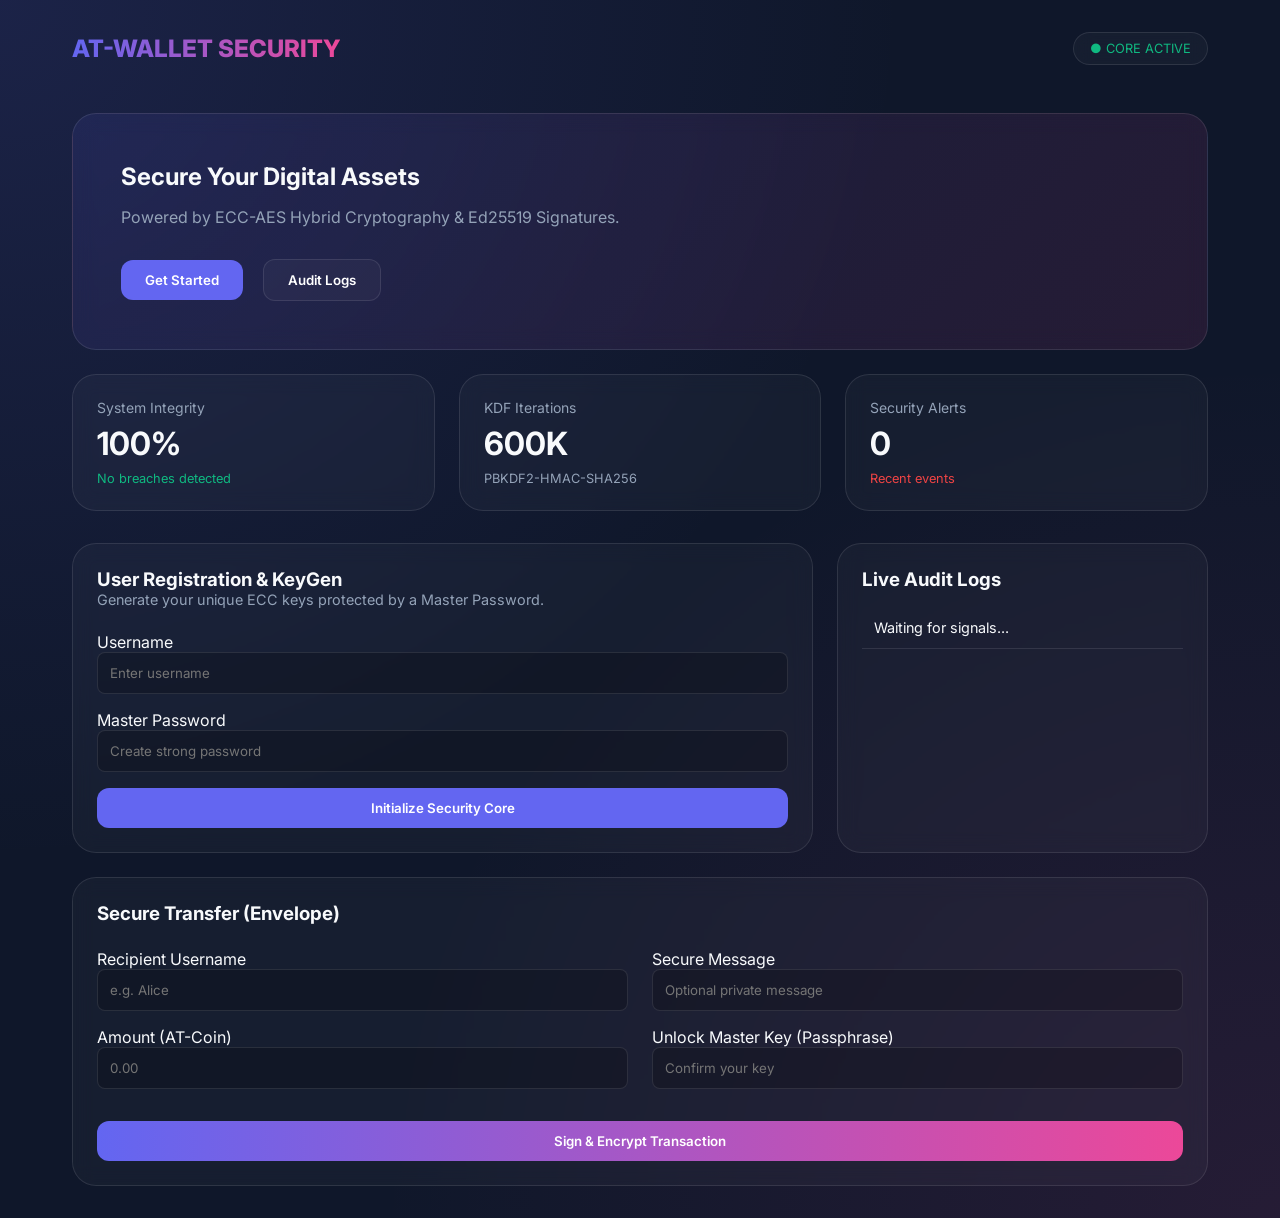
==== app/static/index.html @ b1694a5c "Add AT-Wallet Web App with FastAPI and SQLAlchemy (ERD compliant)" ====
<!DOCTYPE html>
<html lang="en">
<head>
    <meta charset="UTF-8">
    <meta name="viewport" content="width=device-width, initial-scale=1.0">
    <title>AT-Wallet | Secure Core Dashboard</title>
    <link rel="stylesheet" href="style.css">
    <link href="https://fonts.googleapis.com/css2?family=Inter:wght@400;600;700;800&display=swap" rel="stylesheet">
</head>
<body>
    <div class="container">
        <header>
            <div class="logo">AT-WALLET SECURITY</div>
            <div id="status-badge" class="card" style="padding: 0.5rem 1rem; font-size: 0.8rem; color: var(--accent);">
                ● CORE ACTIVE
            </div>
        </header>

        <section class="dashboard-grid">
            <div class="card hero-box">
                <h1>Secure Your Digital Assets</h1>
                <p style="color: var(--text-dim); margin-top: 1rem;">Powered by ECC-AES Hybrid Cryptography & Ed25519 Signatures.</p>
                <div style="margin-top: 2rem;">
                    <button onclick="scrollToSection('register')">Get Started</button>
                    <button class="secondary" style="margin-left: 1rem;" onclick="scrollToSection('logs')">Audit Logs</button>
                </div>
            </div>

            <div class="card">
                <div class="stat-label">System Integrity</div>
                <div class="stat-value">100%</div>
                <div style="color: var(--accent); font-size: 0.8rem;">No breaches detected</div>
            </div>
            <div class="card">
                <div class="stat-label">KDF Iterations</div>
                <div class="stat-value">600K</div>
                <div style="color: var(--text-dim); font-size: 0.8rem;">PBKDF2-HMAC-SHA256</div>
            </div>
            <div class="card">
                <div class="stat-label">Security Alerts</div>
                <div id="alert-count" class="stat-value">0</div>
                <div style="color: #ef4444; font-size: 0.8rem;">Recent events</div>
            </div>
        </section>

        <div class="main-content">
            <div class="card" id="register">
                <h3>User Registration & KeyGen</h3>
                <p style="color: var(--text-dim); margin-bottom: 1.5rem; font-size: 0.9rem;">Generate your unique ECC keys protected by a Master Password.</p>
                <div class="form-group">
                    <label>Username</label>
                    <input type="text" id="reg-username" placeholder="Enter username">
                </div>
                <div class="form-group">
                    <label>Master Password</label>
                    <input type="password" id="reg-password" placeholder="Create strong password">
                </div>
                <button onclick="registerUser()" style="width: 100%;">Initialize Security Core</button>
            </div>

            <div class="card" id="logs">
                <h3>Live Audit Logs</h3>
                <div id="log-container" style="max-height: 300px; overflow-y: auto; margin-top: 1rem;">
                    <div class="log-item">Waiting for signals...</div>
                </div>
            </div>

            <div class="card" style="grid-column: span 2;">
                <h3>Secure Transfer (Envelope)</h3>
                <div style="display: grid; grid-template-columns: 1fr 1fr; gap: 1.5rem; margin-top: 1.5rem;">
                    <div>
                        <div class="form-group">
                            <label>Recipient Username</label>
                            <input type="text" id="tx-receiver" placeholder="e.g. Alice">
                        </div>
                        <div class="form-group">
                            <label>Amount (AT-Coin)</label>
                            <input type="number" id="tx-amount" placeholder="0.00">
                        </div>
                    </div>
                    <div>
                        <div class="form-group">
                            <label>Secure Message</label>
                            <input type="text" id="tx-msg" placeholder="Optional private message">
                        </div>
                        <div class="form-group">
                            <label>Unlock Master Key (Passphrase)</label>
                            <input type="password" id="tx-pass" placeholder="Confirm your key">
                        </div>
                    </div>
                </div>
                <button onclick="sendTransfer()" style="width: 100%; margin-top: 1rem; background: linear-gradient(to right, var(--primary), var(--secondary));">Sign & Encrypt Transaction</button>
            </div>
        </div>
    </div>

    <script src="script.js"></script>
    <script>
        function scrollToSection(id) {
            document.getElementById(id).scrollIntoView({ behavior: 'smooth' });
        }
    </script>
</body>
</html>
---- app/static/style.css ----
:root {
    --primary: #6366f1;
    --secondary: #ec4899;
    --accent: #10b981;
    --background: #0f172a;
    --glass: rgba(255, 255, 255, 0.03);
    --glass-border: rgba(255, 255, 255, 0.1);
    --text: #f8fafc;
    --text-dim: #94a3b8;
}

* {
    margin: 0;
    padding: 0;
    box-sizing: border-box;
    font-family: 'Inter', sans-serif;
}

body {
    background: var(--background);
    background-image: 
        radial-gradient(at 0% 0%, rgba(99, 102, 241, 0.15) 0, transparent 50%),
        radial-gradient(at 100% 100%, rgba(236, 72, 153, 0.1) 0, transparent 50%);
    color: var(--text);
    min-height: 100vh;
    overflow-x: hidden;
}

.container {
    max-width: 1200px;
    margin: 0 auto;
    padding: 2rem;
}

header {
    display: flex;
    justify-content: space-between;
    align-items: center;
    margin-bottom: 3rem;
}

.logo {
    font-size: 1.5rem;
    font-weight: 800;
    background: linear-gradient(to right, var(--primary), var(--secondary));
    -webkit-background-clip: text;
    background-clip: text;
    -webkit-text-fill-color: transparent;
}

.dashboard-grid {
    display: grid;
    grid-template-columns: repeat(3, 1fr);
    gap: 1.5rem;
    margin-bottom: 2rem;
}

.card {
    background: var(--glass);
    backdrop-filter: blur(10px);
    border: 1px solid var(--glass-border);
    border-radius: 1.5rem;
    padding: 1.5rem;
    transition: transform 0.3s ease, background 0.3s ease;
}

.card:hover {
    transform: translateY(-5px);
    background: rgba(255, 255, 255, 0.05);
}

.stat-label {
    color: var(--text-dim);
    font-size: 0.875rem;
}

.stat-value {
    font-size: 2rem;
    font-weight: 700;
    margin: 0.5rem 0;
}

.main-content {
    display: grid;
    grid-template-columns: 2fr 1fr;
    gap: 1.5rem;
}

.hero-box {
    grid-column: span 3;
    padding: 3rem;
    background: linear-gradient(135deg, rgba(99, 102, 241, 0.1), rgba(236, 72, 153, 0.1));
}

button {
    background: var(--primary);
    color: white;
    border: none;
    padding: 0.75rem 1.5rem;
    border-radius: 0.75rem;
    font-weight: 600;
    cursor: pointer;
    transition: filter 0.2s;
}

button:hover {
    filter: brightness(1.2);
}

button.secondary {
    background: var(--glass);
    border: 1px solid var(--glass-border);
}

.form-group {
    margin-bottom: 1rem;
}

input {
    width: 100%;
    background: rgba(0, 0, 0, 0.2);
    border: 1px solid var(--glass-border);
    padding: 0.75rem;
    border-radius: 0.5rem;
    color: white;
}

.log-item {
    padding: 0.75rem;
    border-bottom: 1px solid var(--glass-border);
    font-size: 0.9rem;
}

.log-critical {
    border-left: 3px solid #ef4444;
}

.animate-pulse {
    animation: pulse 2s cubic-bezier(0.4, 0, 0.6, 1) infinite;
}

@keyframes pulse {
    0%, 100% { opacity: 1; }
    50% { opacity: .5; }
}
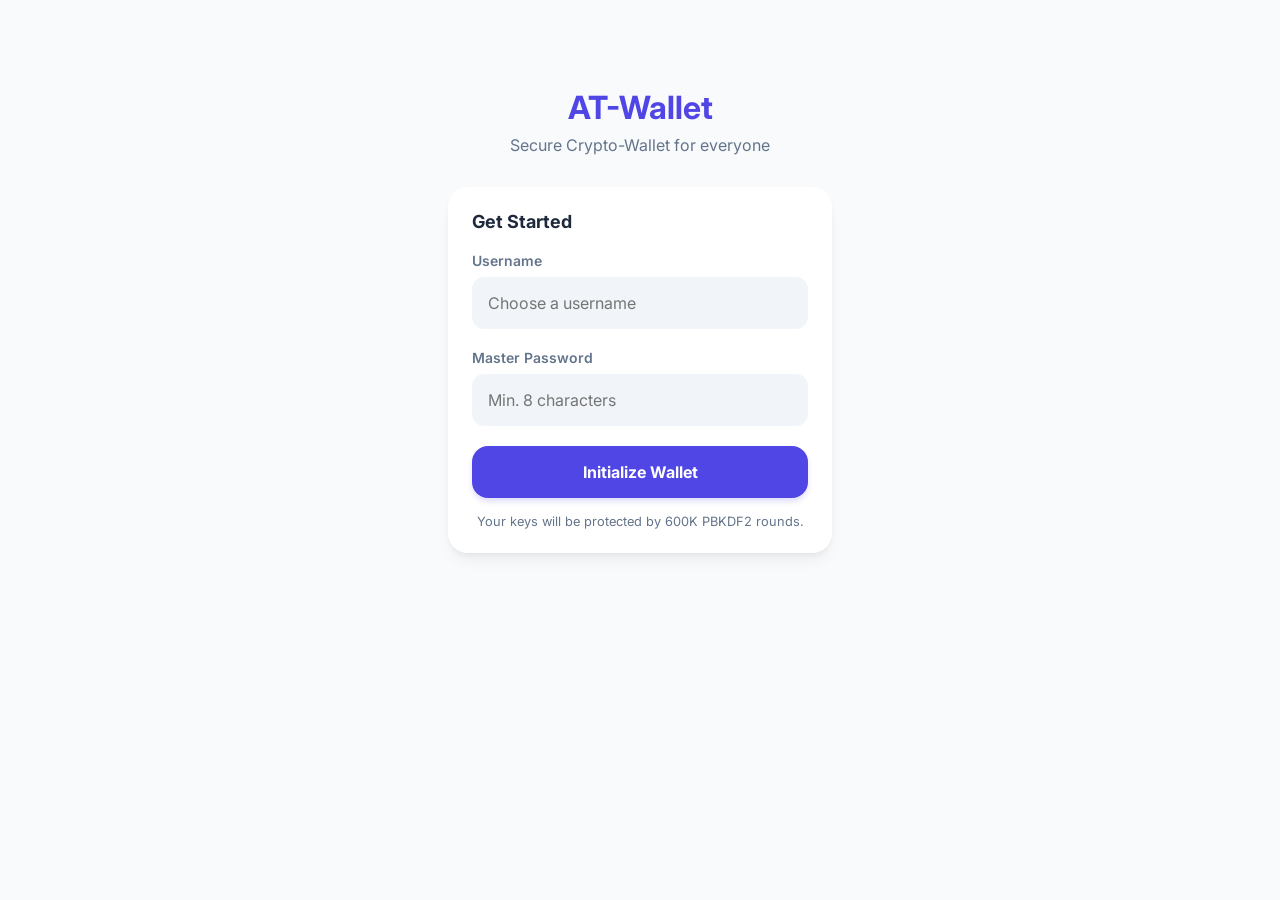
==== commit 7f9123aa: "Complete AT-Wallet with Security Testing Center, Attack Simulator, and Benchmarking" ====
--- a/app/static/index.html
+++ b/app/static/index.html
@@ -3,102 +3,198 @@
 <head>
     <meta charset="UTF-8">
     <meta name="viewport" content="width=device-width, initial-scale=1.0">
-    <title>AT-Wallet | Secure Core Dashboard</title>
+    <title>AT-Wallet | Secure Digital Pay</title>
     <link rel="stylesheet" href="style.css">
     <link href="https://fonts.googleapis.com/css2?family=Inter:wght@400;600;700;800&display=swap" rel="stylesheet">
 </head>
 <body>
-    <div class="container">
-        <header>
-            <div class="logo">AT-WALLET SECURITY</div>
-            <div id="status-badge" class="card" style="padding: 0.5rem 1rem; font-size: 0.8rem; color: var(--accent);">
-                ● CORE ACTIVE
-            </div>
-        </header>
-
-        <section class="dashboard-grid">
-            <div class="card hero-box">
-                <h1>Secure Your Digital Assets</h1>
-                <p style="color: var(--text-dim); margin-top: 1rem;">Powered by ECC-AES Hybrid Cryptography & Ed25519 Signatures.</p>
-                <div style="margin-top: 2rem;">
-                    <button onclick="scrollToSection('register')">Get Started</button>
-                    <button class="secondary" style="margin-left: 1rem;" onclick="scrollToSection('logs')">Audit Logs</button>
-                </div>
-            </div>
-
-            <div class="card">
-                <div class="stat-label">System Integrity</div>
-                <div class="stat-value">100%</div>
-                <div style="color: var(--accent); font-size: 0.8rem;">No breaches detected</div>
-            </div>
-            <div class="card">
-                <div class="stat-label">KDF Iterations</div>
-                <div class="stat-value">600K</div>
-                <div style="color: var(--text-dim); font-size: 0.8rem;">PBKDF2-HMAC-SHA256</div>
-            </div>
-            <div class="card">
-                <div class="stat-label">Security Alerts</div>
-                <div id="alert-count" class="stat-value">0</div>
-                <div style="color: #ef4444; font-size: 0.8rem;">Recent events</div>
-            </div>
-        </section>
-
-        <div class="main-content">
-            <div class="card" id="register">
-                <h3>User Registration & KeyGen</h3>
-                <p style="color: var(--text-dim); margin-bottom: 1.5rem; font-size: 0.9rem;">Generate your unique ECC keys protected by a Master Password.</p>
+    <div class="app-container">
+        <!-- AUTH SECTION (Show first) -->
+        <section id="view-auth" class="app-section active">
+            <div style="padding: 4rem 2rem 2rem; text-align: center;">
+                <h1 style="font-size: 2rem; margin-bottom: 0.5rem; color: var(--primary);">AT-Wallet</h1>
+                <p style="color: var(--text-muted);">Secure Crypto-Wallet for everyone</p>
+            </div>
+            <div class="card-white" style="margin: 0 1.5rem;">
+                <h3>Get Started</h3>
                 <div class="form-group">
                     <label>Username</label>
-                    <input type="text" id="reg-username" placeholder="Enter username">
+                    <input type="text" id="reg-username" placeholder="Choose a username">
                 </div>
                 <div class="form-group">
                     <label>Master Password</label>
-                    <input type="password" id="reg-password" placeholder="Create strong password">
-                </div>
-                <button onclick="registerUser()" style="width: 100%;">Initialize Security Core</button>
-            </div>
-
-            <div class="card" id="logs">
-                <h3>Live Audit Logs</h3>
-                <div id="log-container" style="max-height: 300px; overflow-y: auto; margin-top: 1rem;">
-                    <div class="log-item">Waiting for signals...</div>
-                </div>
-            </div>
-
-            <div class="card" style="grid-column: span 2;">
-                <h3>Secure Transfer (Envelope)</h3>
-                <div style="display: grid; grid-template-columns: 1fr 1fr; gap: 1.5rem; margin-top: 1.5rem;">
-                    <div>
-                        <div class="form-group">
-                            <label>Recipient Username</label>
-                            <input type="text" id="tx-receiver" placeholder="e.g. Alice">
+                    <input type="password" id="reg-password" placeholder="Min. 8 characters">
+                </div>
+                <button class="btn-primary" onclick="registerUser()">Initialize Wallet</button>
+                <p style="font-size: 0.8rem; color: var(--text-muted); text-align: center; margin-top: 1rem;">
+                    Your keys will be protected by 600K PBKDF2 rounds.
+                </p>
+            </div>
+        </section>
+
+        <!-- MAIN APP HEADER (Hidden until registered) -->
+        <header id="app-header" style="display: none;">
+            <div class="user-profile">
+                <div class="avatar" id="user-avatar">?</div>
+                <div>
+                    <div style="font-size: 0.75rem; color: var(--text-muted);">Welcome back,</div>
+                    <div style="font-weight: 700;" id="display-username">User</div>
+                </div>
+            </div>
+            <div id="security-shield" title="Security Active">🛡️</div>
+        </header>
+
+        <!-- VIEW: HOME (Wallet Card) -->
+        <section id="view-home" class="app-section">
+            <div class="wallet-card-container">
+                <div class="atm-card">
+                    <div class="card-label">CURRENT BALANCE</div>
+                    <div class="card-balance">฿ 5,240.00</div>
+                    <div class="card-number">**** **** **** 2026</div>
+                    <div style="margin-top: 1rem; font-size: 0.75rem; opacity: 0.8; display: flex; justify-content: space-between;">
+                        <span>EXP: 12/29</span>
+                        <span style="letter-spacing: 1px;">VISA SECURE</span>
+                    </div>
+                </div>
+            </div>
+
+            <div class="quick-actions">
+                <div class="action-btn" onclick="switchView('transfer')">
+                    <div class="action-icon">📤</div>
+                    <div class="action-label">Send</div>
+                </div>
+                <div class="action-btn">
+                    <div class="action-icon">📥</div>
+                    <div class="action-label">Request</div>
+                </div>
+                <div class="action-btn">
+                    <div class="action-icon">🔝</div>
+                    <div class="action-label">Top up</div>
+                </div>
+            </div>
+
+            <div style="padding: 0 1.5rem;">
+                <div style="display: flex; justify-content: space-between; align-items: center; margin-bottom: 1rem;">
+                    <h3 style="margin-bottom: 0;">Recent Transactions</h3>
+                    <span style="font-size: 0.8rem; color: var(--primary); font-weight: 600; cursor: pointer;" onclick="switchView('history')">See all</span>
+                </div>
+                <div id="recent-tx-list">
+                    <!-- Recent items injected here -->
+                    <div class="card-white" style="display: flex; align-items: center; gap: 1rem; padding: 1rem;">
+                        <div style="width: 40px; height: 40px; background: #f1f5f9; border-radius: 50%; display: flex; align-items: center; justify-content: center;">👤</div>
+                        <div style="flex: 1;">
+                            <div style="font-weight: 600; font-size: 0.9rem;">No transactions yet</div>
+                            <div style="font-size: 0.75rem; color: var(--text-muted);">Start by sending some ฿</div>
                         </div>
-                        <div class="form-group">
-                            <label>Amount (AT-Coin)</label>
-                            <input type="number" id="tx-amount" placeholder="0.00">
+                    </div>
+                </div>
+            </div>
+        </section>
+
+        <!-- VIEW: TRANSFER -->
+        <section id="view-transfer" class="app-section">
+            <div style="padding: 0 1rem;">
+                <div style="display: flex; align-items: center; gap: 1rem; margin-bottom: 2rem;">
+                    <button style="background: none; color: var(--text-main); font-size: 1.5rem; width: auto; padding: 0;" onclick="switchView('home')">←</button>
+                    <h2 style="font-size: 1.25rem;">Send Money</h2>
+                </div>
+                
+                <div class="card-white">
+                    <div class="form-group">
+                        <label>Recipient Username</label>
+                        <input type="text" id="tx-receiver" placeholder="Enter Bob, Alice...">
+                    </div>
+                    <div class="form-group">
+                        <label>Amount (฿)</label>
+                        <input type="number" id="tx-amount" placeholder="0.00">
+                    </div>
+                    <div class="form-group">
+                        <label>Transaction Message</label>
+                        <input type="text" id="tx-msg" placeholder="What's this for?">
+                    </div>
+                    <div class="form-group">
+                        <label>Unlock with Master Password</label>
+                        <input type="password" id="tx-pass" placeholder="Verify identity">
+                    </div>
+                    <button class="btn-primary" onclick="sendTransfer()">Sign & Send Securely</button>
+                </div>
+            </div>
+        </section>
+
+        <!-- VIEW: HISTORY / LOGS -->
+        <section id="view-history" class="app-section">
+            <div style="padding: 0 1rem;">
+                <h2 style="margin-bottom: 1.5rem;">Activity History</h2>
+                <div class="card-white log-card" id="log-container">
+                    <!-- Logs will be injected here -->
+                    <div class="log-entry">Searching for security events...</div>
+                </div>
+            </div>
+        </section>
+
+        <!-- VIEW: SECURITY DIAGNOSTICS -->
+        <section id="view-security" class="app-section">
+            <div style="padding: 0 1rem;">
+                <h2 style="margin-bottom: 1.5rem;">Security Diagnostics</h2>
+                
+                <!-- ATTACK SIMULATOR -->
+                <div class="card-white">
+                    <h3 style="margin-bottom: 1rem; color: var(--danger);">Adversarial Simulation</h3>
+                    <p style="font-size: 0.8rem; color: var(--text-muted); margin-bottom: 1.5rem;">
+                        Test system resilience by manually triggering attacks on existing transactions.
+                    </p>
+                    <div style="display: grid; grid-template-columns: 1fr 1fr; gap: 1rem;">
+                        <button class="btn-outline" onclick="simulateAttack('REPLAY')">🔄 Replay last TX</button>
+                        <button class="btn-outline" onclick="simulateAttack('TAMPER')">🛠️ Tamper Payload</button>
+                        <button class="btn-outline" onclick="simulateAttack('FORGERY')" style="grid-column: span 2;">✍️ Forge Digital Signature</button>
+                    </div>
+                </div>
+
+                <!-- PERFORMANCE BENCHMARK -->
+                <div class="card-white" style="margin-top: 1.5rem;">
+                    <h3>System Benchmarking</h3>
+                    <button class="btn-primary" onclick="runBenchmark()" id="btn-run-benchmark">Run Performance Profile</button>
+                    <div id="benchmark-results" style="margin-top: 1.5rem; display: none;">
+                        <div class="benchmark-pills">
+                            <div class="pill">
+                                <span>PBKDF2 (600K)</span>
+                                <strong id="bench-pbkdf2">...</strong>
+                            </div>
+                            <div class="pill">
+                                <span>X25519 ECDH</span>
+                                <strong id="bench-ecdh">...</strong>
+                            </div>
+                            <div class="pill">
+                                <span>AES-GCM (1MB)</span>
+                                <strong id="bench-aes">...</strong>
+                            </div>
                         </div>
                     </div>
-                    <div>
-                        <div class="form-group">
-                            <label>Secure Message</label>
-                            <input type="text" id="tx-msg" placeholder="Optional private message">
-                        </div>
-                        <div class="form-group">
-                            <label>Unlock Master Key (Passphrase)</label>
-                            <input type="password" id="tx-pass" placeholder="Confirm your key">
-                        </div>
-                    </div>
-                </div>
-                <button onclick="sendTransfer()" style="width: 100%; margin-top: 1rem; background: linear-gradient(to right, var(--primary), var(--secondary));">Sign & Encrypt Transaction</button>
-            </div>
-        </div>
+                </div>
+            </div>
+        </section>
+
+        <!-- BOTTOM NAV -->
+        <nav class="bottom-nav" id="main-nav" style="display: none;">
+            <div class="nav-item active" onclick="switchView('home', this)">
+                <div class="nav-icon">🏠</div>
+                <div class="nav-label">Home</div>
+            </div>
+            <div class="nav-item" onclick="switchView('transfer', this)">
+                <div class="nav-icon">💸</div>
+                <div class="nav-label">Send</div>
+            </div>
+            <div class="nav-item" onclick="switchView('history', this)">
+                <div class="nav-icon">📜</div>
+                <div class="nav-label">History</div>
+            </div>
+            <div class="nav-item" onclick="switchView('security', this)">
+                <div class="nav-icon">🛡️</div>
+                <div class="nav-label">Security</div>
+            </div>
+        </nav>
     </div>
 
     <script src="script.js"></script>
-    <script>
-        function scrollToSection(id) {
-            document.getElementById(id).scrollIntoView({ behavior: 'smooth' });
-        }
-    </script>
 </body>
 </html>
--- a/app/static/style.css
+++ b/app/static/style.css
@@ -1,12 +1,14 @@
 :root {
-    --primary: #6366f1;
-    --secondary: #ec4899;
-    --accent: #10b981;
-    --background: #0f172a;
-    --glass: rgba(255, 255, 255, 0.03);
-    --glass-border: rgba(255, 255, 255, 0.1);
-    --text: #f8fafc;
-    --text-dim: #94a3b8;
+    --primary: #4f46e5;
+    --primary-light: #e0e7ff;
+    --secondary: #a855f7;
+    --success: #10b981;
+    --danger: #ef4444;
+    --background: #f8fafc;
+    --card-bg: #ffffff;
+    --text-main: #1e293b;
+    --text-muted: #64748b;
+    --shadow: 0 10px 15px -3px rgba(0, 0, 0, 0.05), 0 4px 6px -2px rgba(0, 0, 0, 0.05);
 }
 
 * {
@@ -14,132 +16,309 @@
     padding: 0;
     box-sizing: border-box;
     font-family: 'Inter', sans-serif;
+    -webkit-tap-highlight-color: transparent;
 }
 
 body {
+    background-color: var(--background);
+    color: var(--text-main);
+    display: flex;
+    justify-content: center;
+    min-height: 100vh;
+}
+
+.app-container {
+    width: 100%;
+    max-width: 480px;
     background: var(--background);
-    background-image: 
-        radial-gradient(at 0% 0%, rgba(99, 102, 241, 0.15) 0, transparent 50%),
-        radial-gradient(at 100% 100%, rgba(236, 72, 153, 0.1) 0, transparent 50%);
-    color: var(--text);
     min-height: 100vh;
-    overflow-x: hidden;
-}
-
-.container {
-    max-width: 1200px;
-    margin: 0 auto;
+    padding-bottom: 80px;
+    /* Spacer for bottom nav */
+    position: relative;
+}
+
+header {
+    padding: 2rem 1.5rem 1rem;
+    display: flex;
+    justify-content: space-between;
+    align-items: center;
+}
+
+.user-profile {
+    display: flex;
+    align-items: center;
+    gap: 0.75rem;
+}
+
+.avatar {
+    width: 40px;
+    height: 40px;
+    background: var(--primary-light);
+    border-radius: 50%;
+    display: flex;
+    align-items: center;
+    justify-content: center;
+    font-weight: 700;
+    color: var(--primary);
+}
+
+/* Wallet Card Section */
+.wallet-card-container {
+    padding: 1rem 1.5rem;
+}
+
+.atm-card {
+    background: linear-gradient(135deg, #6366f1 0%, #a855f7 100%);
+    border-radius: 1.5rem;
     padding: 2rem;
-}
-
-header {
-    display: flex;
-    justify-content: space-between;
-    align-items: center;
-    margin-bottom: 3rem;
-}
-
-.logo {
+    color: white;
+    box-shadow: 0 20px 25px -5px rgba(99, 102, 241, 0.3);
+    position: relative;
+    overflow: hidden;
+}
+
+.atm-card::after {
+    content: '';
+    position: absolute;
+    top: -50%;
+    right: -20%;
+    width: 200px;
+    height: 200px;
+    background: rgba(255, 255, 255, 0.1);
+    border-radius: 50%;
+}
+
+.card-label {
+    font-size: 0.875rem;
+    opacity: 0.8;
+    margin-bottom: 0.5rem;
+}
+
+.card-balance {
+    font-size: 2.25rem;
+    font-weight: 800;
+    letter-spacing: -0.025em;
+}
+
+.card-number {
+    margin-top: 2rem;
+    font-family: 'Courier New', monospace;
+    letter-spacing: 2px;
+}
+
+/* Quick Actions */
+.quick-actions {
+    display: flex;
+    justify-content: space-around;
+    padding: 1.5rem;
+}
+
+.action-btn {
+    display: flex;
+    flex-direction: column;
+    align-items: center;
+    gap: 0.5rem;
+    cursor: pointer;
+}
+
+.action-icon {
+    width: 56px;
+    height: 56px;
+    background: white;
+    border-radius: 1rem;
+    display: flex;
+    align-items: center;
+    justify-content: center;
+    box-shadow: var(--shadow);
+    color: var(--primary);
     font-size: 1.5rem;
-    font-weight: 800;
-    background: linear-gradient(to right, var(--primary), var(--secondary));
-    -webkit-background-clip: text;
-    background-clip: text;
-    -webkit-text-fill-color: transparent;
-}
-
-.dashboard-grid {
-    display: grid;
-    grid-template-columns: repeat(3, 1fr);
-    gap: 1.5rem;
-    margin-bottom: 2rem;
-}
-
-.card {
-    background: var(--glass);
-    backdrop-filter: blur(10px);
-    border: 1px solid var(--glass-border);
-    border-radius: 1.5rem;
+    transition: transform 0.2s;
+}
+
+.action-btn:hover .action-icon {
+    transform: translateY(-3px);
+    background: var(--primary);
+    color: white;
+}
+
+.action-label {
+    font-size: 0.75rem;
+    font-weight: 600;
+    color: var(--text-muted);
+}
+
+/* Sections */
+.app-section {
     padding: 1.5rem;
-    transition: transform 0.3s ease, background 0.3s ease;
-}
-
-.card:hover {
-    transform: translateY(-5px);
-    background: rgba(255, 255, 255, 0.05);
-}
-
-.stat-label {
-    color: var(--text-dim);
+    display: none;
+    /* Hidden by default */
+}
+
+.app-section.active {
+    display: block;
+    animation: fadeIn 0.3s ease-in-out;
+}
+
+@keyframes fadeIn {
+    from {
+        opacity: 0;
+        transform: translateY(10px);
+    }
+
+    to {
+        opacity: 1;
+        transform: translateY(0);
+    }
+}
+
+.card-white {
+    background: white;
+    border-radius: 1.25rem;
+    padding: 1.5rem;
+    box-shadow: var(--shadow);
+    margin-bottom: 1rem;
+}
+
+h3 {
+    font-size: 1.125rem;
+    font-weight: 700;
+    margin-bottom: 1.25rem;
+}
+
+.form-group {
+    margin-bottom: 1.25rem;
+}
+
+label {
+    display: block;
     font-size: 0.875rem;
-}
-
-.stat-value {
-    font-size: 2rem;
-    font-weight: 700;
-    margin: 0.5rem 0;
-}
-
-.main-content {
-    display: grid;
-    grid-template-columns: 2fr 1fr;
-    gap: 1.5rem;
-}
-
-.hero-box {
-    grid-column: span 3;
-    padding: 3rem;
-    background: linear-gradient(135deg, rgba(99, 102, 241, 0.1), rgba(236, 72, 153, 0.1));
-}
-
-button {
+    font-weight: 600;
+    color: var(--text-muted);
+    margin-bottom: 0.5rem;
+}
+
+input {
+    width: 100%;
+    background: #f1f5f9;
+    border: 2px solid transparent;
+    padding: 0.875rem;
+    border-radius: 0.75rem;
+    font-size: 1rem;
+    transition: border-color 0.2s;
+}
+
+input:focus {
+    outline: none;
+    border-color: var(--primary);
+}
+
+button.btn-primary {
+    width: 100%;
     background: var(--primary);
     color: white;
     border: none;
-    padding: 0.75rem 1.5rem;
+    padding: 1rem;
+    border-radius: 1rem;
+    font-weight: 700;
+    font-size: 1rem;
+    cursor: pointer;
+    box-shadow: 0 4px 6px -1px rgba(79, 70, 229, 0.2);
+    transition: background 0.2s;
+}
+
+button.btn-primary:active {
+    background: var(--secondary);
+}
+
+.btn-outline {
+    width: 100%;
+    background: transparent;
+    border: 2px solid #e2e8f0;
+    color: var(--text-main);
+    padding: 0.875rem;
+    border-radius: 1rem;
+    font-weight: 600;
+    font-size: 0.9rem;
+    cursor: pointer;
+    transition: all 0.2s;
+}
+
+.btn-outline:hover {
+    border-color: var(--primary);
+    background: var(--primary-light);
+    color: var(--primary);
+}
+
+/* Benchmark Results */
+.benchmark-pills {
+    display: flex;
+    flex-direction: column;
+    gap: 0.75rem;
+}
+
+.pill {
+    display: flex;
+    justify-content: space-between;
+    align-items: center;
+    background: #f1f5f9;
+    padding: 0.75rem 1rem;
     border-radius: 0.75rem;
-    font-weight: 600;
+    font-size: 0.85rem;
+}
+
+.pill strong {
+    color: var(--primary);
+}
+
+/* Bottom Nav */
+.bottom-nav {
+    position: fixed;
+    bottom: 0;
+    width: 100%;
+    max-width: 480px;
+    background: white;
+    display: flex;
+    justify-content: space-around;
+    padding: 0.75rem 0 1.5rem;
+    border-top: 1px solid #e2e8f0;
+    box-shadow: 0 -10px 15px -3px rgba(0, 0, 0, 0.02);
+}
+
+.nav-item {
+    display: flex;
+    flex-direction: column;
+    align-items: center;
+    gap: 0.25rem;
+    color: var(--text-muted);
     cursor: pointer;
-    transition: filter 0.2s;
-}
-
-button:hover {
-    filter: brightness(1.2);
-}
-
-button.secondary {
-    background: var(--glass);
-    border: 1px solid var(--glass-border);
-}
-
-.form-group {
-    margin-bottom: 1rem;
-}
-
-input {
-    width: 100%;
-    background: rgba(0, 0, 0, 0.2);
-    border: 1px solid var(--glass-border);
-    padding: 0.75rem;
-    border-radius: 0.5rem;
-    color: white;
-}
-
-.log-item {
-    padding: 0.75rem;
-    border-bottom: 1px solid var(--glass-border);
-    font-size: 0.9rem;
+}
+
+.nav-item.active {
+    color: var(--primary);
+}
+
+.nav-icon {
+    font-size: 1.25rem;
+}
+
+.nav-label {
+    font-size: 0.7rem;
+    font-weight: 600;
+}
+
+/* Log Styles */
+.log-card {
+    font-family: 'monospace';
+    font-size: 0.8rem;
+    line-height: 1.4;
+}
+
+.log-entry {
+    padding: 0.5rem 0;
+    border-bottom: 1px solid #f1f5f9;
 }
 
 .log-critical {
-    border-left: 3px solid #ef4444;
-}
-
-.animate-pulse {
-    animation: pulse 2s cubic-bezier(0.4, 0, 0.6, 1) infinite;
-}
-
-@keyframes pulse {
-    0%, 100% { opacity: 1; }
-    50% { opacity: .5; }
-}
+    color: var(--danger);
+    font-weight: 600;
+}
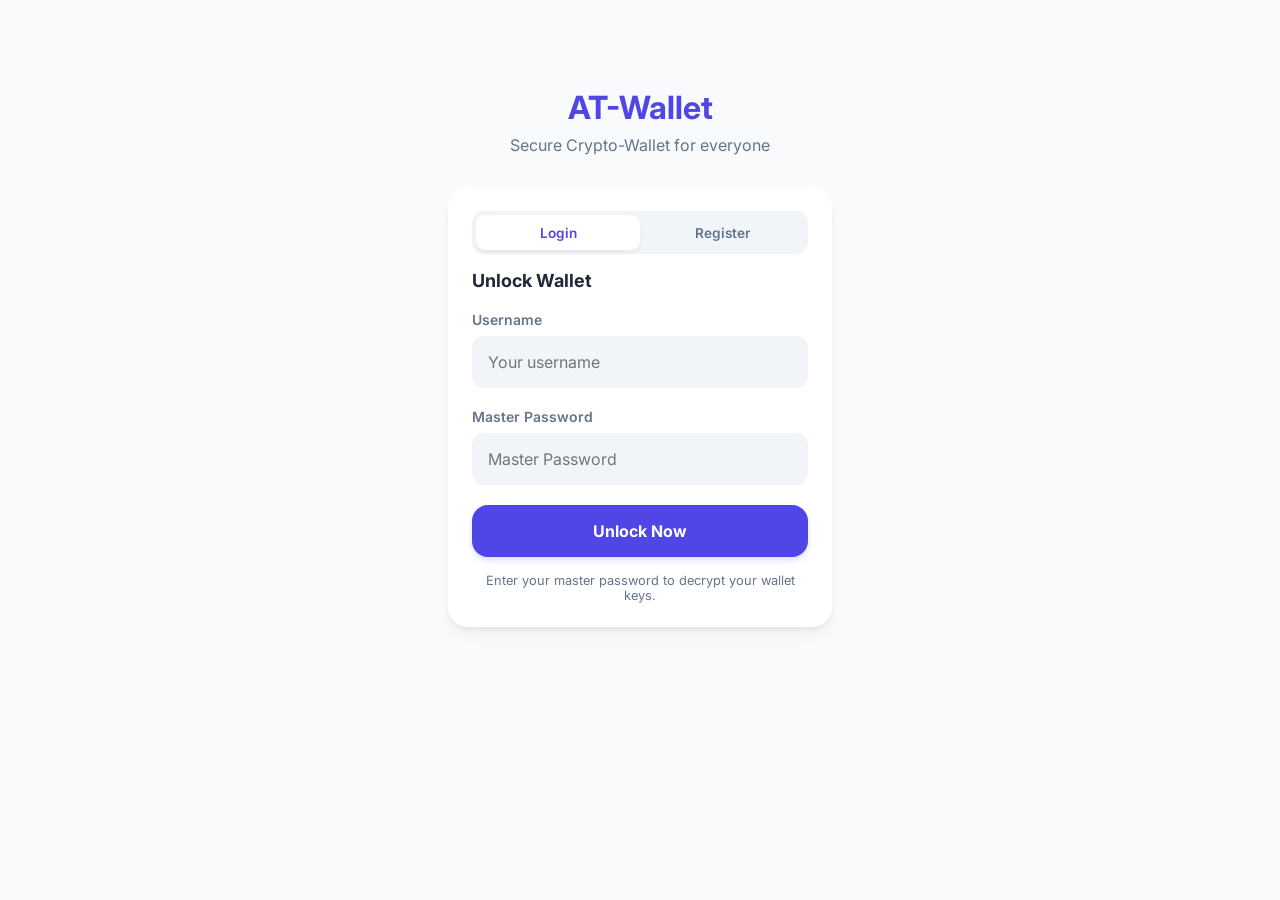
==== commit 6e0295cd: "Implement Advanced Security (Argon2, PFS, 2FA, JWT) and Native Desktop Launcher" ====
--- a/app/static/index.html
+++ b/app/static/index.html
@@ -1,5 +1,6 @@
 <!DOCTYPE html>
 <html lang="en">
+
 <head>
     <meta charset="UTF-8">
     <meta name="viewport" content="width=device-width, initial-scale=1.0">
@@ -7,6 +8,7 @@
     <link rel="stylesheet" href="style.css">
     <link href="https://fonts.googleapis.com/css2?family=Inter:wght@400;600;700;800&display=swap" rel="stylesheet">
 </head>
+
 <body>
     <div class="app-container">
         <!-- AUTH SECTION (Show first) -->
@@ -16,18 +18,24 @@
                 <p style="color: var(--text-muted);">Secure Crypto-Wallet for everyone</p>
             </div>
             <div class="card-white" style="margin: 0 1.5rem;">
-                <h3>Get Started</h3>
+                <div class="auth-tabs">
+                    <div class="auth-tab active" id="tab-login" onclick="toggleAuthMode('login')">Login</div>
+                    <div class="auth-tab" id="tab-register" onclick="toggleAuthMode('register')">Register</div>
+                </div>
+
+                <h3 id="auth-title" style="margin-top: 1rem;">Unlock Wallet</h3>
                 <div class="form-group">
                     <label>Username</label>
-                    <input type="text" id="reg-username" placeholder="Choose a username">
+                    <input type="text" id="auth-username" placeholder="Your username">
                 </div>
                 <div class="form-group">
                     <label>Master Password</label>
-                    <input type="password" id="reg-password" placeholder="Min. 8 characters">
-                </div>
-                <button class="btn-primary" onclick="registerUser()">Initialize Wallet</button>
-                <p style="font-size: 0.8rem; color: var(--text-muted); text-align: center; margin-top: 1rem;">
-                    Your keys will be protected by 600K PBKDF2 rounds.
+                    <input type="password" id="auth-password" placeholder="Master Password">
+                </div>
+                <button class="btn-primary" id="auth-btn" onclick="handleAuth()">Unlock Now</button>
+                <p id="auth-desc"
+                    style="font-size: 0.8rem; color: var(--text-muted); text-align: center; margin-top: 1rem;">
+                    Enter your master password to decrypt your wallet keys.
                 </p>
             </div>
         </section>
@@ -51,7 +59,8 @@
                     <div class="card-label">CURRENT BALANCE</div>
                     <div class="card-balance">฿ 5,240.00</div>
                     <div class="card-number">**** **** **** 2026</div>
-                    <div style="margin-top: 1rem; font-size: 0.75rem; opacity: 0.8; display: flex; justify-content: space-between;">
+                    <div
+                        style="margin-top: 1rem; font-size: 0.75rem; opacity: 0.8; display: flex; justify-content: space-between;">
                         <span>EXP: 12/29</span>
                         <span style="letter-spacing: 1px;">VISA SECURE</span>
                     </div>
@@ -76,12 +85,15 @@
             <div style="padding: 0 1.5rem;">
                 <div style="display: flex; justify-content: space-between; align-items: center; margin-bottom: 1rem;">
                     <h3 style="margin-bottom: 0;">Recent Transactions</h3>
-                    <span style="font-size: 0.8rem; color: var(--primary); font-weight: 600; cursor: pointer;" onclick="switchView('history')">See all</span>
+                    <span style="font-size: 0.8rem; color: var(--primary); font-weight: 600; cursor: pointer;"
+                        onclick="switchView('history')">See all</span>
                 </div>
                 <div id="recent-tx-list">
                     <!-- Recent items injected here -->
                     <div class="card-white" style="display: flex; align-items: center; gap: 1rem; padding: 1rem;">
-                        <div style="width: 40px; height: 40px; background: #f1f5f9; border-radius: 50%; display: flex; align-items: center; justify-content: center;">👤</div>
+                        <div
+                            style="width: 40px; height: 40px; background: #f1f5f9; border-radius: 50%; display: flex; align-items: center; justify-content: center;">
+                            👤</div>
                         <div style="flex: 1;">
                             <div style="font-weight: 600; font-size: 0.9rem;">No transactions yet</div>
                             <div style="font-size: 0.75rem; color: var(--text-muted);">Start by sending some ฿</div>
@@ -95,10 +107,12 @@
         <section id="view-transfer" class="app-section">
             <div style="padding: 0 1rem;">
                 <div style="display: flex; align-items: center; gap: 1rem; margin-bottom: 2rem;">
-                    <button style="background: none; color: var(--text-main); font-size: 1.5rem; width: auto; padding: 0;" onclick="switchView('home')">←</button>
+                    <button
+                        style="background: none; color: var(--text-main); font-size: 1.5rem; width: auto; padding: 0;"
+                        onclick="switchView('home')">←</button>
                     <h2 style="font-size: 1.25rem;">Send Money</h2>
                 </div>
-                
+
                 <div class="card-white">
                     <div class="form-group">
                         <label>Recipient Username</label>
@@ -136,7 +150,7 @@
         <section id="view-security" class="app-section">
             <div style="padding: 0 1rem;">
                 <h2 style="margin-bottom: 1.5rem;">Security Diagnostics</h2>
-                
+
                 <!-- ATTACK SIMULATOR -->
                 <div class="card-white">
                     <h3 style="margin-bottom: 1rem; color: var(--danger);">Adversarial Simulation</h3>
@@ -146,14 +160,16 @@
                     <div style="display: grid; grid-template-columns: 1fr 1fr; gap: 1rem;">
                         <button class="btn-outline" onclick="simulateAttack('REPLAY')">🔄 Replay last TX</button>
                         <button class="btn-outline" onclick="simulateAttack('TAMPER')">🛠️ Tamper Payload</button>
-                        <button class="btn-outline" onclick="simulateAttack('FORGERY')" style="grid-column: span 2;">✍️ Forge Digital Signature</button>
+                        <button class="btn-outline" onclick="simulateAttack('FORGERY')" style="grid-column: span 2;">✍️
+                            Forge Digital Signature</button>
                     </div>
                 </div>
 
                 <!-- PERFORMANCE BENCHMARK -->
                 <div class="card-white" style="margin-top: 1.5rem;">
                     <h3>System Benchmarking</h3>
-                    <button class="btn-primary" onclick="runBenchmark()" id="btn-run-benchmark">Run Performance Profile</button>
+                    <button class="btn-primary" onclick="runBenchmark()" id="btn-run-benchmark">Run Performance
+                        Profile</button>
                     <div id="benchmark-results" style="margin-top: 1.5rem; display: none;">
                         <div class="benchmark-pills">
                             <div class="pill">
@@ -197,4 +213,5 @@
 
     <script src="script.js"></script>
 </body>
-</html>
+
+</html>
--- a/app/static/style.css
+++ b/app/static/style.css
@@ -179,6 +179,33 @@
     margin-bottom: 1rem;
 }
 
+/* Auth Tabs Styles */
+.auth-tabs {
+    display: flex;
+    background: #f1f5f9;
+    padding: 0.25rem;
+    border-radius: 0.75rem;
+    margin-bottom: 0.5rem;
+}
+
+.auth-tab {
+    flex: 1;
+    text-align: center;
+    padding: 0.6rem;
+    font-size: 0.85rem;
+    font-weight: 600;
+    cursor: pointer;
+    border-radius: 0.6rem;
+    color: var(--text-muted);
+    transition: all 0.2s;
+}
+
+.auth-tab.active {
+    background: white;
+    color: var(--primary);
+    box-shadow: 0 4px 6px -1px rgba(0, 0, 0, 0.05);
+}
+
 h3 {
     font-size: 1.125rem;
     font-weight: 700;
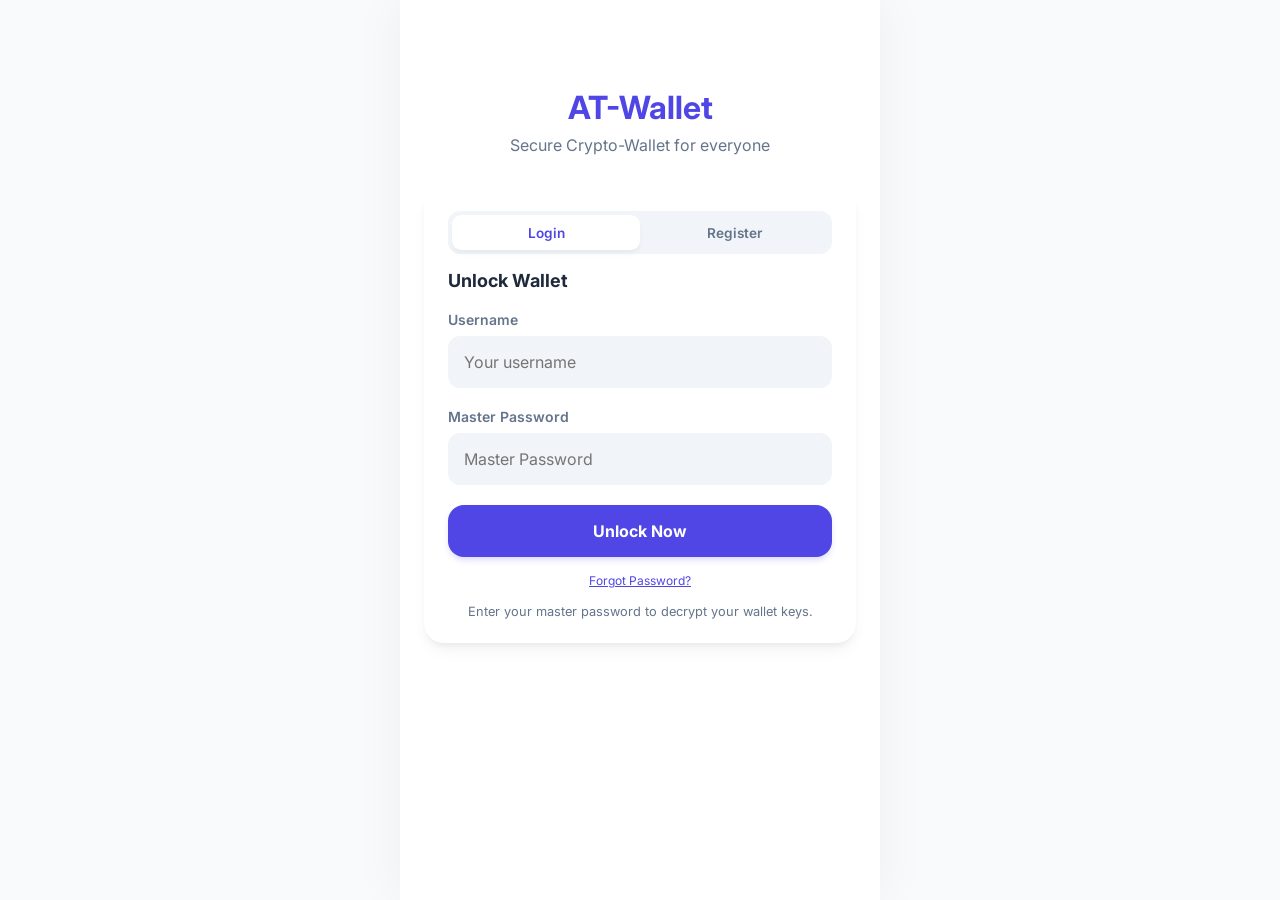
==== commit 52d9b7bb: "🚀 Finalize AT-Wallet security implementation and add comprehensive test suite" ====
--- a/app/static/index.html
+++ b/app/static/index.html
@@ -5,7 +5,7 @@
     <meta charset="UTF-8">
     <meta name="viewport" content="width=device-width, initial-scale=1.0">
     <title>AT-Wallet | Secure Digital Pay</title>
-    <link rel="stylesheet" href="style.css">
+    <link rel="stylesheet" href="style.css?v=2.1">
     <link href="https://fonts.googleapis.com/css2?family=Inter:wght@400;600;700;800&display=swap" rel="stylesheet">
 </head>
 
@@ -32,11 +32,70 @@
                     <label>Master Password</label>
                     <input type="password" id="auth-password" placeholder="Master Password">
                 </div>
+                <div class="form-group" id="pin-setup-group" style="display: none;">
+                    <label>Payment PIN (6 digits)</label>
+                    <input type="password" id="auth-pin" placeholder="123456" maxlength="6" inputmode="numeric">
+                </div>
                 <button class="btn-primary" id="auth-btn" onclick="handleAuth()">Unlock Now</button>
+                <p id="forgot-pwd-link" style="font-size: 0.75rem; color: var(--primary); text-align: center; margin-top: 1rem; cursor: pointer; text-decoration: underline;" onclick="switchView('recovery')">
+                    Forgot Password?
+                </p>
                 <p id="auth-desc"
                     style="font-size: 0.8rem; color: var(--text-muted); text-align: center; margin-top: 1rem;">
                     Enter your master password to decrypt your wallet keys.
                 </p>
+            </div>
+        </section>
+
+        <!-- VIEW: SECURE SETUP -->
+        <section id="view-setup" class="app-section">
+            <div style="padding: 2rem 1.5rem 2rem; text-align: center;">
+                <h2 style="margin-bottom: 1rem;">Thiết lập Danh tính</h2>
+                
+                <!-- NEW: Mnemonic Card -->
+                <div id="mnemonic-container" style="display: none; margin-bottom: 2rem;">
+                    <p style="color: var(--danger); font-size: 0.85rem; font-weight: 700; margin-bottom: 1rem;">⚠️ CẢNH BÁO: LƯU LẠI 12 TỪ NÀY!</p>
+                    <div class="card-white" style="background: #fffbeb; border: 1px dashed #d97706; padding: 1.5rem;">
+                        <div id="mnemonic-display" style="display: grid; grid-template-columns: repeat(3, 1fr); gap: 0.5rem; font-family: monospace; font-size: 0.8rem; color: #92400e;">
+                            <!-- Words injected here -->
+                        </div>
+                    </div>
+                    <p style="font-size: 0.75rem; color: var(--text-muted); margin-top: 0.5rem;">Dùng để khôi phục tài khoản nếu quên mật khẩu.</p>
+                </div>
+
+                <p style="color: var(--text-muted); font-size: 0.9rem; margin-bottom: 2rem;">Vui lòng quét mã QR sau bằng Google Authenticator để kích hoạt 2FA.</p>
+                <div class="card-white" style="margin-bottom: 2rem;">
+                    <img id="totp-qr" src="" style="width: 150px; height: 150px; margin: 0 auto; display: block;" alt="2FA QR">
+                    <div style="margin-top: 1rem; font-weight: bold; letter-spacing: 2px" id="totp-secret-text">XXXXX</div>
+                </div>
+                <button class="btn-primary" onclick="toggleAuthMode('login'); switchView('auth')">Tôi đã lưu thông tin bảo mật</button>
+            </div>
+        </section>
+
+        <!-- VIEW: RECOVERY (Forgot Password) -->
+        <section id="view-recovery" class="app-section">
+            <div class="section-header">
+                <button class="btn-back" onclick="switchView('auth')">←</button>
+                <h2 style="margin: 0; font-size: 1.25rem;">Khôi phục tài khoản</h2>
+            </div>
+            <div class="card-white" style="margin: 1.5rem;">
+                <p style="font-size: 0.85rem; color: var(--text-muted); margin-bottom: 1.5rem;">Nhập Username của bạn để nhận mã OTP tại hệ thống (Console), sau đó nhập mã để tạo mật khẩu mới.</p>
+                <div class="form-group">
+                    <label>Username</label>
+                    <input type="text" id="recovery-username" placeholder="Tên đăng nhập">
+                </div>
+                <div style="margin-bottom: 1.5rem;">
+                    <button class="btn-outline" style="width: 100%; padding: 0.6rem; font-size: 0.85rem;" onclick="requestOTP()">Gửi OTP giả lập</button>
+                </div>
+                <div class="form-group">
+                    <label>Mã OTP (6 số)</label>
+                    <input type="text" id="recovery-otp" placeholder="123456" maxlength="6">
+                </div>
+                <div class="form-group">
+                    <label>New Master Password</label>
+                    <input type="password" id="recovery-new-password" placeholder="Mật khẩu mới">
+                </div>
+                <button class="btn-primary" onclick="confirmPasswordReset()">Khôi phục ngay</button>
             </div>
         </section>
 
@@ -47,10 +106,37 @@
                 <div>
                     <div style="font-size: 0.75rem; color: var(--text-muted);">Welcome back,</div>
                     <div style="font-weight: 700;" id="display-username">User</div>
+                    <div style="font-size: 0.7rem; color: var(--danger); cursor: pointer; text-decoration: underline;"
+                        onclick="logoutUser()">Logout</div>
                 </div>
             </div>
             <div id="security-shield" title="Security Active">🛡️</div>
         </header>
+
+        <!-- VIEW: SETTINGS -->
+        <section id="view-settings" class="app-section">
+            <div class="section-header">
+                <button class="btn-back" onclick="switchView('home')">←</button>
+                <h2 style="margin: 0; font-size: 1.25rem;">Cài đặt Tài khoản</h2>
+            </div>
+            <div class="card-white" style="margin: 1.5rem;">
+                <h3 style="margin-bottom: 1rem; font-size: 1rem;">Đổi mật khẩu</h3>
+                <div class="form-group">
+                    <label>Mật khẩu cũ</label>
+                    <input type="password" id="settings-old-pass" placeholder="••••••••">
+                </div>
+                <div class="form-group">
+                    <label>Mật khẩu mới</label>
+                    <input type="password" id="settings-new-pass" placeholder="••••••••">
+                </div>
+                <button class="btn-primary" onclick="changePassword()">Cập nhật Mật khẩu</button>
+            </div>
+            
+            <div class="card-white" style="margin: 0 1.5rem; background: #fff5f5; border: 1px solid #fed7d7;">
+                <h3 style="color: var(--danger); font-size: 0.9rem; margin-bottom: 0.5rem;">Khu vực nguy hiểm</h3>
+                <p style="font-size: 0.75rem; color: #c53030;">Xóa tài khoản hoặc reset ví sẽ mất toàn bộ dữ liệu vĩnh viễn.</p>
+            </div>
+        </section>
 
         <!-- VIEW: HOME (Wallet Card) -->
         <section id="view-home" class="app-section">
@@ -72,13 +158,17 @@
                     <div class="action-icon">📤</div>
                     <div class="action-label">Send</div>
                 </div>
-                <div class="action-btn">
+                <div class="action-btn" onclick="switchView('request')">
                     <div class="action-icon">📥</div>
                     <div class="action-label">Request</div>
                 </div>
                 <div class="action-btn">
-                    <div class="action-icon">🔝</div>
-                    <div class="action-label">Top up</div>
+                    <div class="action-icon">⌛</div>
+                    <div class="action-label">Logs</div>
+                </div>
+                <div class="action-btn" onclick="switchView('settings')">
+                    <div class="action-icon">⚙️</div>
+                    <div class="action-label">Settings</div>
                 </div>
             </div>
 
@@ -90,57 +180,79 @@
                 </div>
                 <div id="recent-tx-list">
                     <!-- Recent items injected here -->
-                    <div class="card-white" style="display: flex; align-items: center; gap: 1rem; padding: 1rem;">
-                        <div
-                            style="width: 40px; height: 40px; background: #f1f5f9; border-radius: 50%; display: flex; align-items: center; justify-content: center;">
-                            👤</div>
-                        <div style="flex: 1;">
-                            <div style="font-weight: 600; font-size: 0.9rem;">No transactions yet</div>
-                            <div style="font-size: 0.75rem; color: var(--text-muted);">Start by sending some ฿</div>
-                        </div>
-                    </div>
+                </div>
+            </div>
+
+            <div style="padding: 0 1.5rem; margin-top: 1.5rem;" id="incoming-requests-section">
+                <div style="display: flex; justify-content: space-between; align-items: center; margin-bottom: 1rem;">
+                    <h3 style="margin-bottom: 0;">Incoming Requests</h3>
+                </div>
+                <div id="pending-requests-list">
+                    <!-- Pending requests injected here -->
                 </div>
             </div>
         </section>
 
         <!-- VIEW: TRANSFER -->
         <section id="view-transfer" class="app-section">
-            <div style="padding: 0 1rem;">
-                <div style="display: flex; align-items: center; gap: 1rem; margin-bottom: 2rem;">
-                    <button
-                        style="background: none; color: var(--text-main); font-size: 1.5rem; width: auto; padding: 0;"
-                        onclick="switchView('home')">←</button>
-                    <h2 style="font-size: 1.25rem;">Send Money</h2>
-                </div>
-
-                <div class="card-white">
-                    <div class="form-group">
-                        <label>Recipient Username</label>
-                        <input type="text" id="tx-receiver" placeholder="Enter Bob, Alice...">
-                    </div>
-                    <div class="form-group">
-                        <label>Amount (฿)</label>
-                        <input type="number" id="tx-amount" placeholder="0.00">
-                    </div>
-                    <div class="form-group">
-                        <label>Transaction Message</label>
-                        <input type="text" id="tx-msg" placeholder="What's this for?">
-                    </div>
-                    <div class="form-group">
-                        <label>Unlock with Master Password</label>
-                        <input type="password" id="tx-pass" placeholder="Verify identity">
-                    </div>
-                    <button class="btn-primary" onclick="sendTransfer()">Sign & Send Securely</button>
-                </div>
+            <div class="section-header">
+                <button class="btn-back" onclick="switchView('home')">←</button>
+                <h2 style="margin: 0; font-size: 1.25rem;">Send Money</h2>
+            </div>
+
+            <div class="card-white" style="flex: 1;">
+                <div class="form-group">
+                    <label>Recipient Username</label>
+                    <input type="text" id="tx-receiver" placeholder="Enter Bob, Alice...">
+                </div>
+                <div class="form-group">
+                    <label>Amount (฿)</label>
+                    <input type="number" id="tx-amount" placeholder="0.00">
+                </div>
+                <button id="btn-transfer" class="btn-primary" style="margin-top: 1rem;"
+                    onclick="openTransferConfirmation()">Next Step: Secure Authorization</button>
+        </section>
+
+        <!-- VIEW: REQUEST -->
+        <section id="view-request" class="app-section">
+            <div class="section-header">
+                <button class="btn-back" onclick="switchView('home')">←</button>
+                <h2 style="margin: 0; font-size: 1.25rem;">Request Money</h2>
+            </div>
+
+            <div class="card-white" style="flex: 1;">
+                <div class="form-group">
+                    <label>Yêu cầu từ (Username)</label>
+                    <input type="text" id="req-target" placeholder="Nhập tên người bạn muốn yêu cầu...">
+                </div>
+                <div class="form-group">
+                    <label>Số tiền (฿)</label>
+                    <input type="number" id="req-amount" placeholder="0.00" min="0.01" step="0.01">
+                </div>
+                <button id="btn-request" class="btn-primary" style="margin-top: 1rem;"
+                    onclick="openRequestConfirmation()">Tiếp theo: Xác nhận yêu cầu</button>
             </div>
         </section>
 
         <!-- VIEW: HISTORY / LOGS -->
         <section id="view-history" class="app-section">
-            <div style="padding: 0 1rem;">
-                <h2 style="margin-bottom: 1.5rem;">Activity History</h2>
+            <div class="section-header">
+                <button class="btn-back" onclick="switchView('home')">←</button>
+                <h2 style="margin: 0; font-size: 1.25rem;">Activity History</h2>
+            </div>
+
+            <div style="flex: 1; overflow-y: auto; padding-bottom: 2rem;">
+                <h3
+                    style="font-size: 0.9rem; color: var(--text-muted); text-transform: uppercase; letter-spacing: 0.05em; margin-bottom: 1rem;">
+                    Transactions</h3>
+                <div id="full-tx-list" style="margin-bottom: 2rem;">
+                    <!-- Full transactions injected here -->
+                </div>
+
+                <h3
+                    style="font-size: 0.9rem; color: var(--text-muted); text-transform: uppercase; letter-spacing: 0.05em; margin-bottom: 1rem;">
+                    Security Threats Detected</h3>
                 <div class="card-white log-card" id="log-container">
-                    <!-- Logs will be injected here -->
                     <div class="log-entry">Searching for security events...</div>
                 </div>
             </div>
@@ -190,6 +302,32 @@
             </div>
         </section>
 
+        <!-- VIEW: ADMIN PANEL -->
+        <section id="view-admin" class="app-section">
+            <div style="padding: 0 1rem;">
+                <h2 style="margin-bottom: 1.5rem;">System Administration</h2>
+                <div class="card-white" style="overflow-x: auto; padding: 1rem 0;">
+                    <table style="width: 100%; text-align: left; border-collapse: collapse; font-size: 0.85rem;"
+                        id="admin-table">
+                        <thead>
+                            <tr style="border-bottom: 1px solid #e2e8f0; color: var(--text-muted);">
+                                <th style="padding: 0.5rem 1rem;">User</th>
+                                <th style="padding: 0.5rem 1rem;">Brute-force Status</th>
+                                <th style="padding: 0.5rem 1rem;">Key Integrity</th>
+                                <th style="padding: 0.5rem 1rem;">Action</th>
+                            </tr>
+                        </thead>
+                        <tbody id="admin-users-table">
+                            <tr>
+                                <td colspan="4" style="text-align: center; padding: 1rem;">Loading security directory...
+                                </td>
+                            </tr>
+                        </tbody>
+                    </table>
+                </div>
+            </div>
+        </section>
+
         <!-- BOTTOM NAV -->
         <nav class="bottom-nav" id="main-nav" style="display: none;">
             <div class="nav-item active" onclick="switchView('home', this)">
@@ -211,7 +349,53 @@
         </nav>
     </div>
 
-    <script src="script.js"></script>
+    <!-- SECURE MODAL OVERLAY -->
+    <div id="secure-modal"
+        style="display: none; position: fixed; top: 0; left: 0; width: 100%; height: 100%; background: rgba(0,0,0,0.5); z-index: 9999; align-items: center; justify-content: center; backdrop-filter: blur(4px);">
+        <div class="card-white"
+            style="width: 90%; max-width: 350px; text-align: center; animation: fadeIn 0.3s ease-out;">
+            <div style="font-size: 2rem; margin-bottom: 1rem;">🔐</div>
+            <h3 id="modal-title" style="margin-bottom: 0.25rem; font-size: 1.1rem;">Authorize Payment</h3>
+
+            <!-- Summary Info -->
+            <div id="modal-summary"
+                style="background: var(--primary-light); color: var(--primary); padding: 1rem; border-radius: 1rem; margin: 1rem 0; font-size: 0.9rem;">
+                Sending <strong>฿<span id="summary-amount">0</span></strong> to <strong
+                    id="summary-recipient">User</strong>
+            </div>
+
+            <div class="form-group" style="text-align: left;">
+                <label>Lời nhắn (Message)</label>
+                <input type="text" id="modal-msg" placeholder="What is this for?"
+                    style="background: #f8fafc; border: 1px solid #e2e8f0; margin-bottom: 1rem;">
+
+                <label>Payment PIN (6 digits)</label>
+                <input type="password" id="modal-pass" placeholder="••••••" maxlength="6" inputmode="numeric"
+                    style="background: #f8fafc; border: 1px solid #e2e8f0; letter-spacing: 0.5rem; text-align: center; font-size: 1.25rem;">
+            </div>
+
+            <div style="display: flex; gap: 0.75rem; margin-top: 1.5rem;">
+                <button class="btn-outline" style="flex: 1;" onclick="closeSecureModal(false)">Cancel</button>
+                <button class="btn-primary" style="flex: 1;" onclick="closeSecureModal(true)">Confirm</button>
+            </div>
+        </div>
+    </div>
+    <!-- TOAST NOTIFICATION CONTAINER -->
+    <div id="toast-container" style="
+        position: fixed;
+        top: 1.25rem;
+        left: 50%;
+        transform: translateX(-50%);
+        z-index: 99999;
+        display: flex;
+        flex-direction: column;
+        gap: 0.5rem;
+        width: 90%;
+        max-width: 380px;
+        pointer-events: none;
+    "></div>
+
+    <script src="script.js?v=4.0"></script>
 </body>
 
 </html>
--- a/app/static/style.css
+++ b/app/static/style.css
@@ -30,11 +30,14 @@
 .app-container {
     width: 100%;
     max-width: 480px;
-    background: var(--background);
+    background: #ffffff;
     min-height: 100vh;
     padding-bottom: 80px;
-    /* Spacer for bottom nav */
     position: relative;
+    box-shadow: 0 0 50px rgba(0,0,0,0.05);
+    display: flex;       /* Changed to flex for better child management */
+    flex-direction: column; /* ENSURE VERTICAL STACKING */
+    margin: 0 auto;
 }
 
 header {
@@ -146,17 +149,52 @@
     font-weight: 600;
     color: var(--text-muted);
 }
-
-/* Sections */
 .app-section {
+    width: 100%;
     padding: 1.5rem;
     display: none;
-    /* Hidden by default */
+    box-sizing: border-box;
+}
+
+.section-header {
+    display: flex;
+    align-items: center;
+    gap: 1.25rem;
+    margin-bottom: 2rem;
+    width: 100%;
+}
+
+.btn-back {
+    background: white;
+    border: none;
+    width: 44px;
+    height: 44px;
+    border-radius: 12px;
+    display: flex;
+    align-items: center;
+    justify-content: center;
+    font-size: 1.25rem;
+    color: var(--text-main);
+    box-shadow: var(--shadow);
+    cursor: pointer;
+    transition: all 0.2s;
+    flex-shrink: 0;
+}
+
+.btn-back:hover {
+    background: var(--primary-light);
+    color: var(--primary);
 }
 
 .app-section.active {
-    display: block;
+    display: flex;
+    flex-direction: column;
+    align-items: center; /* CENTER CONTENT */
     animation: fadeIn 0.3s ease-in-out;
+}
+
+.app-section.active > * {
+    width: 100%; /* Ensure children take full width of centered section */
 }
 
 @keyframes fadeIn {
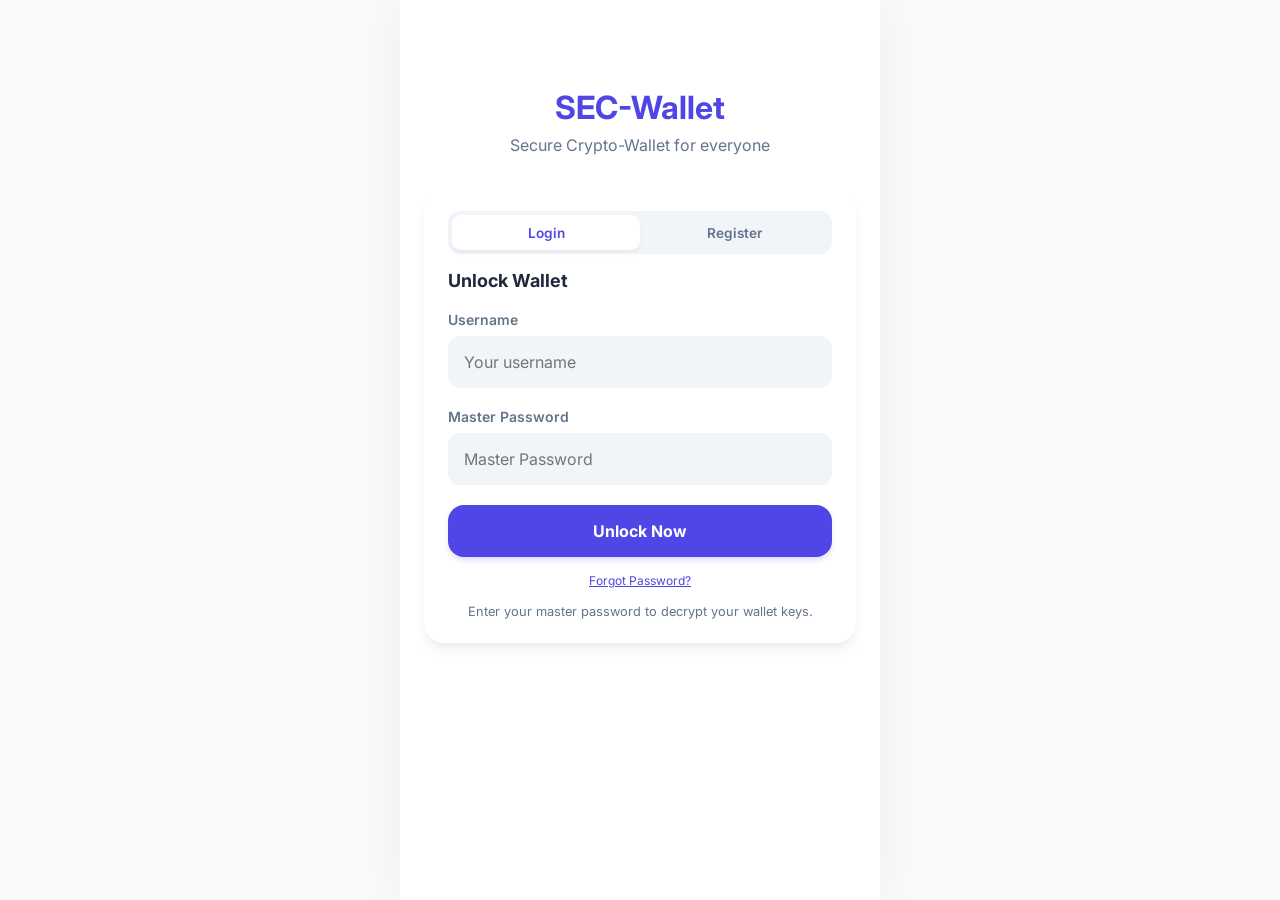
==== commit 131be564: "🔖 Rebranding: AT-Wallet renamed to SEC-Wallet system-wide" ====
--- a/app/static/index.html
+++ b/app/static/index.html
@@ -4,7 +4,7 @@
 <head>
     <meta charset="UTF-8">
     <meta name="viewport" content="width=device-width, initial-scale=1.0">
-    <title>AT-Wallet | Secure Digital Pay</title>
+    <title>SEC-Wallet | Secure Digital Pay</title>
     <link rel="stylesheet" href="style.css?v=2.1">
     <link href="https://fonts.googleapis.com/css2?family=Inter:wght@400;600;700;800&display=swap" rel="stylesheet">
 </head>
@@ -14,7 +14,7 @@
         <!-- AUTH SECTION (Show first) -->
         <section id="view-auth" class="app-section active">
             <div style="padding: 4rem 2rem 2rem; text-align: center;">
-                <h1 style="font-size: 2rem; margin-bottom: 0.5rem; color: var(--primary);">AT-Wallet</h1>
+                <h1 style="font-size: 2rem; margin-bottom: 0.5rem; color: var(--primary);">SEC-Wallet</h1>
                 <p style="color: var(--text-muted);">Secure Crypto-Wallet for everyone</p>
             </div>
             <div class="card-white" style="margin: 0 1.5rem;">
